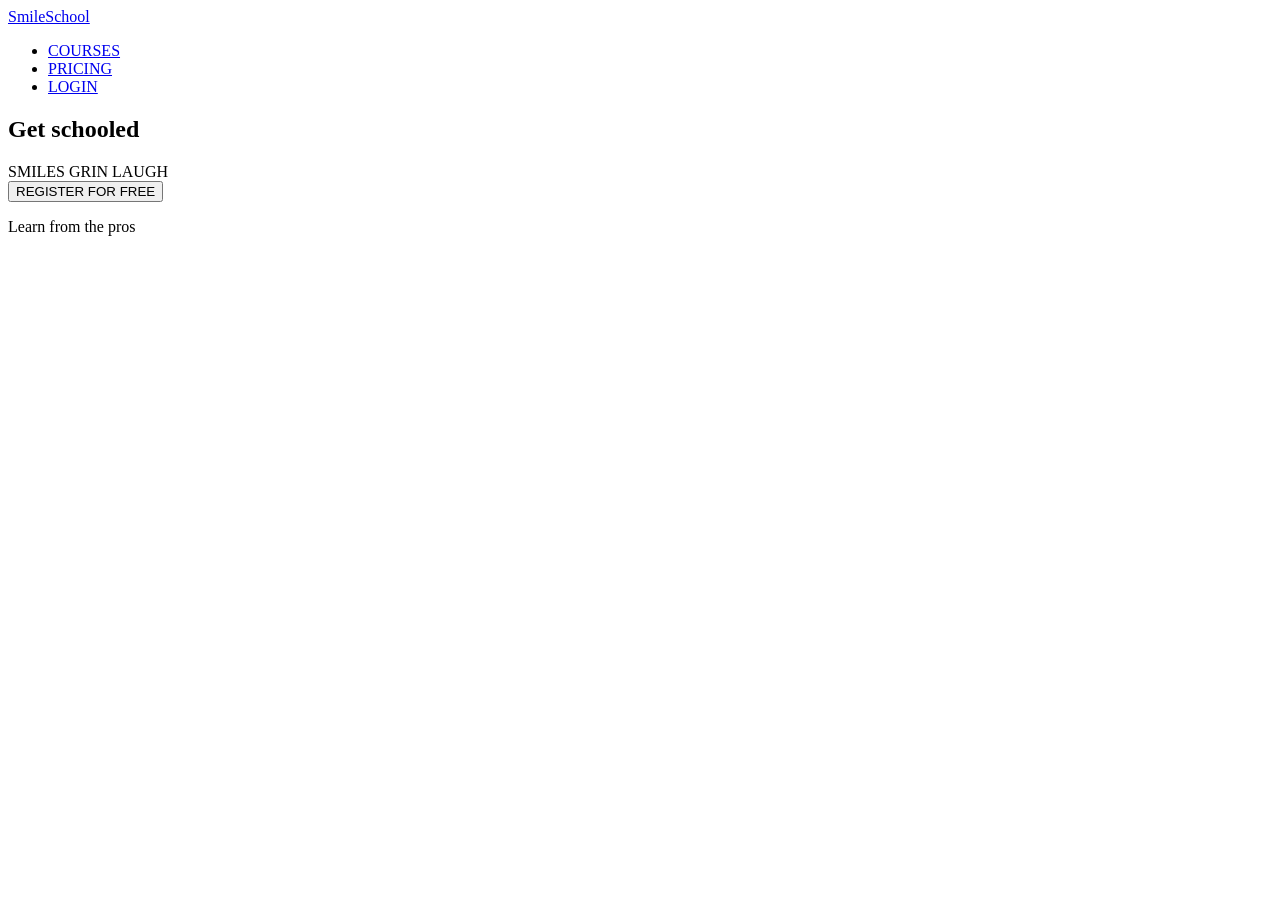
==== css_advanced/index.html @ 9cc3369c "Initial commit for SmileSchool project" ====
<!DOCTYPE html>
<html lang="en">
<head>
  <meta charset="UTF-8">
  <meta name="viewport" content="width=device-width, initial-scale=1.0">
  <title>SmileSchool - Learn to Smile</title>
  <link rel="stylesheet" href="styles/variables.css">
  <link rel="stylesheet" href="styles/style.css">
  <link href="https://fonts.googleapis.com/css2?family=Source+Sans+Pro:wght@400;600;700&display=swap" rel="stylesheet">
</head>
<body>
  <!-- Header Section -->
  <header class="header">
    <div class="container">
      <a href="#" class="logo">SmileSchool</a>
      <nav class="main-nav">
        <ul>
          <li><a href="#">COURSES</a></li>
          <li><a href="#">PRICING</a></li>
          <li><a href="#">LOGIN</a></li>
        </ul>
      </nav>
    </div>
  </header>

  <!-- Hero Section -->
  <section class="hero">
    <div class="container">
      <h1>Get schooled</h1>
      <div class="tagline">
        <span>SMILES</span>
        <span>GRIN</span>
        <span>LAUGH</span>
      </div>
      <button class="cta-button">REGISTER FOR FREE</button>
      <p class="subheading">Learn from the pros</p>
    </div>
  </section>

  <!-- Tutorials Section -->
  <section class="tutorials">
    <!-- Content will be added -->
  </section>

  <!-- Testimonials Section -->
  <section class="testimonials">
    <!-- Content will be added -->
  </section>

  <!-- Membership Section -->
  <section class="membership">
    <!-- Content will be added -->
  </section>

  <!-- FAQ Section -->
  <section class="faq">
    <!-- Content will be added -->
  </section>

  <!-- Footer -->
  <footer class="footer">
    <!-- Content will be added -->
  </footer>
</body>
</html>
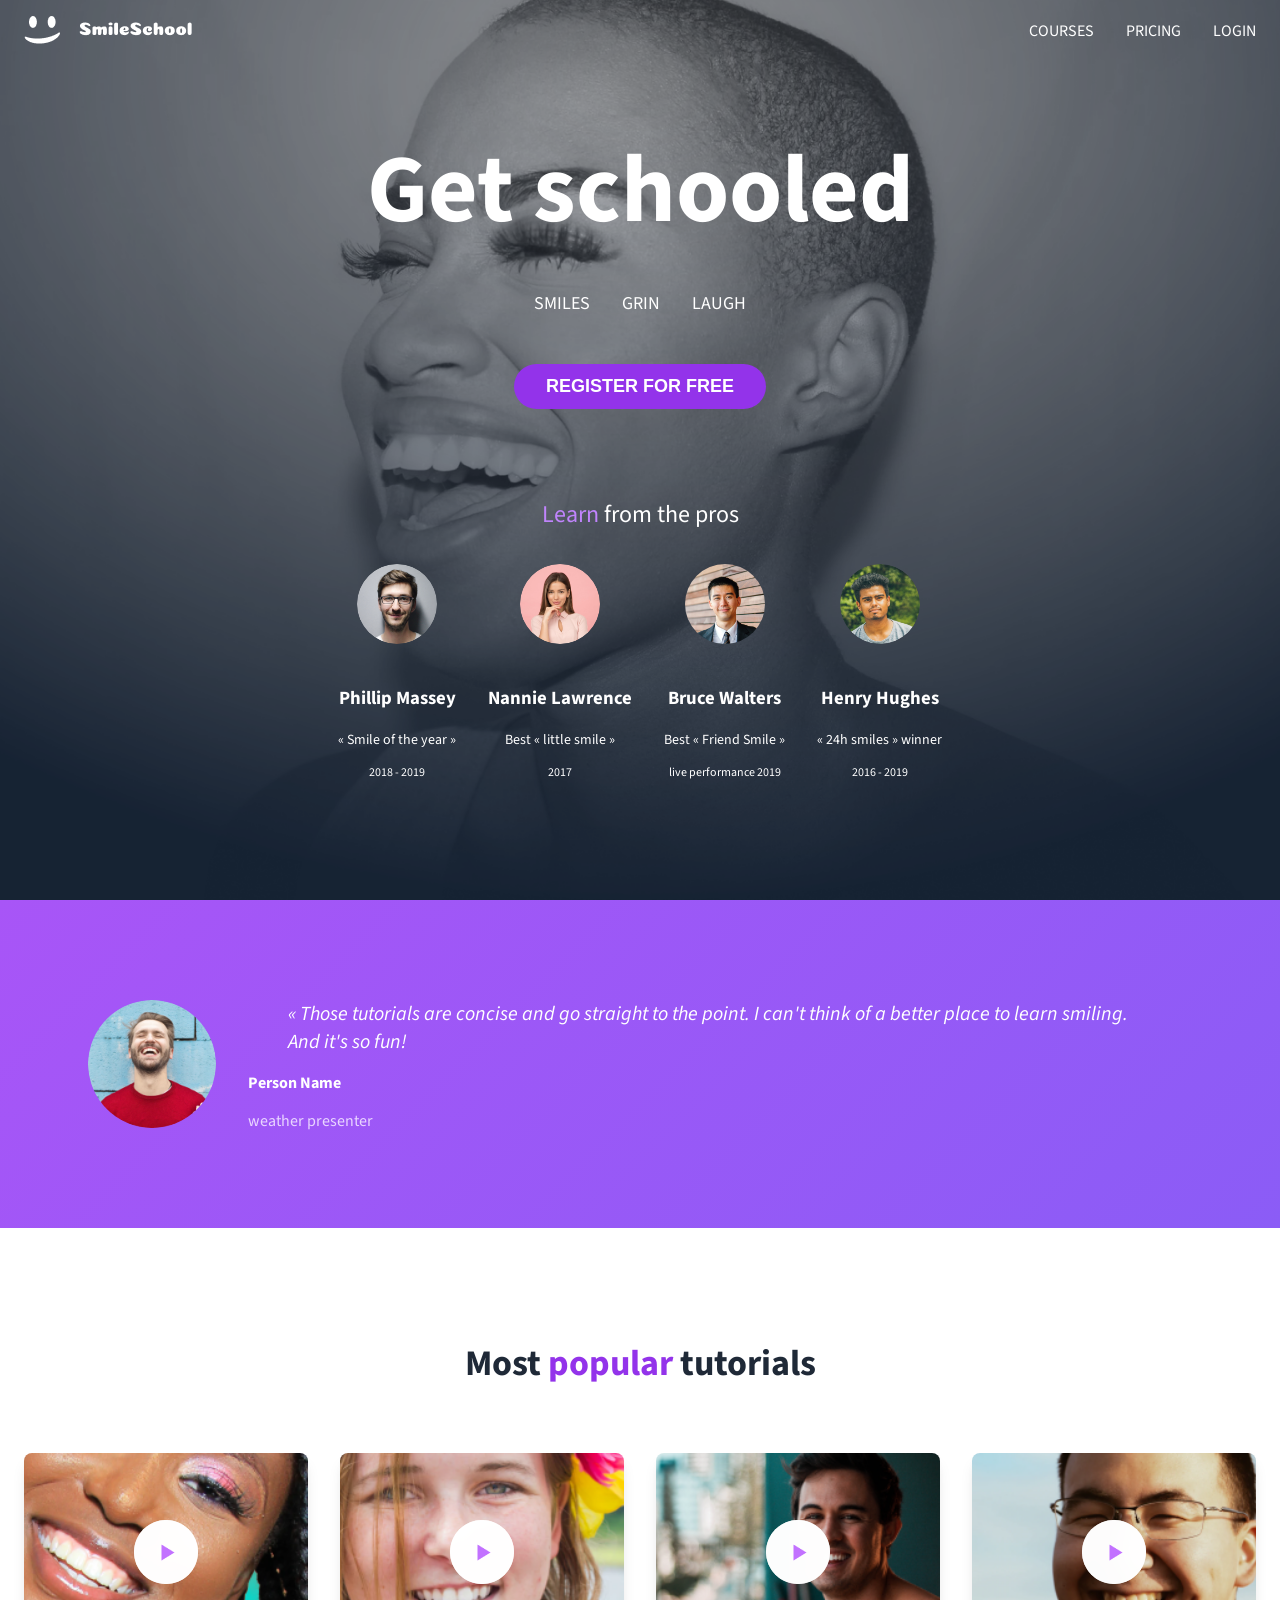
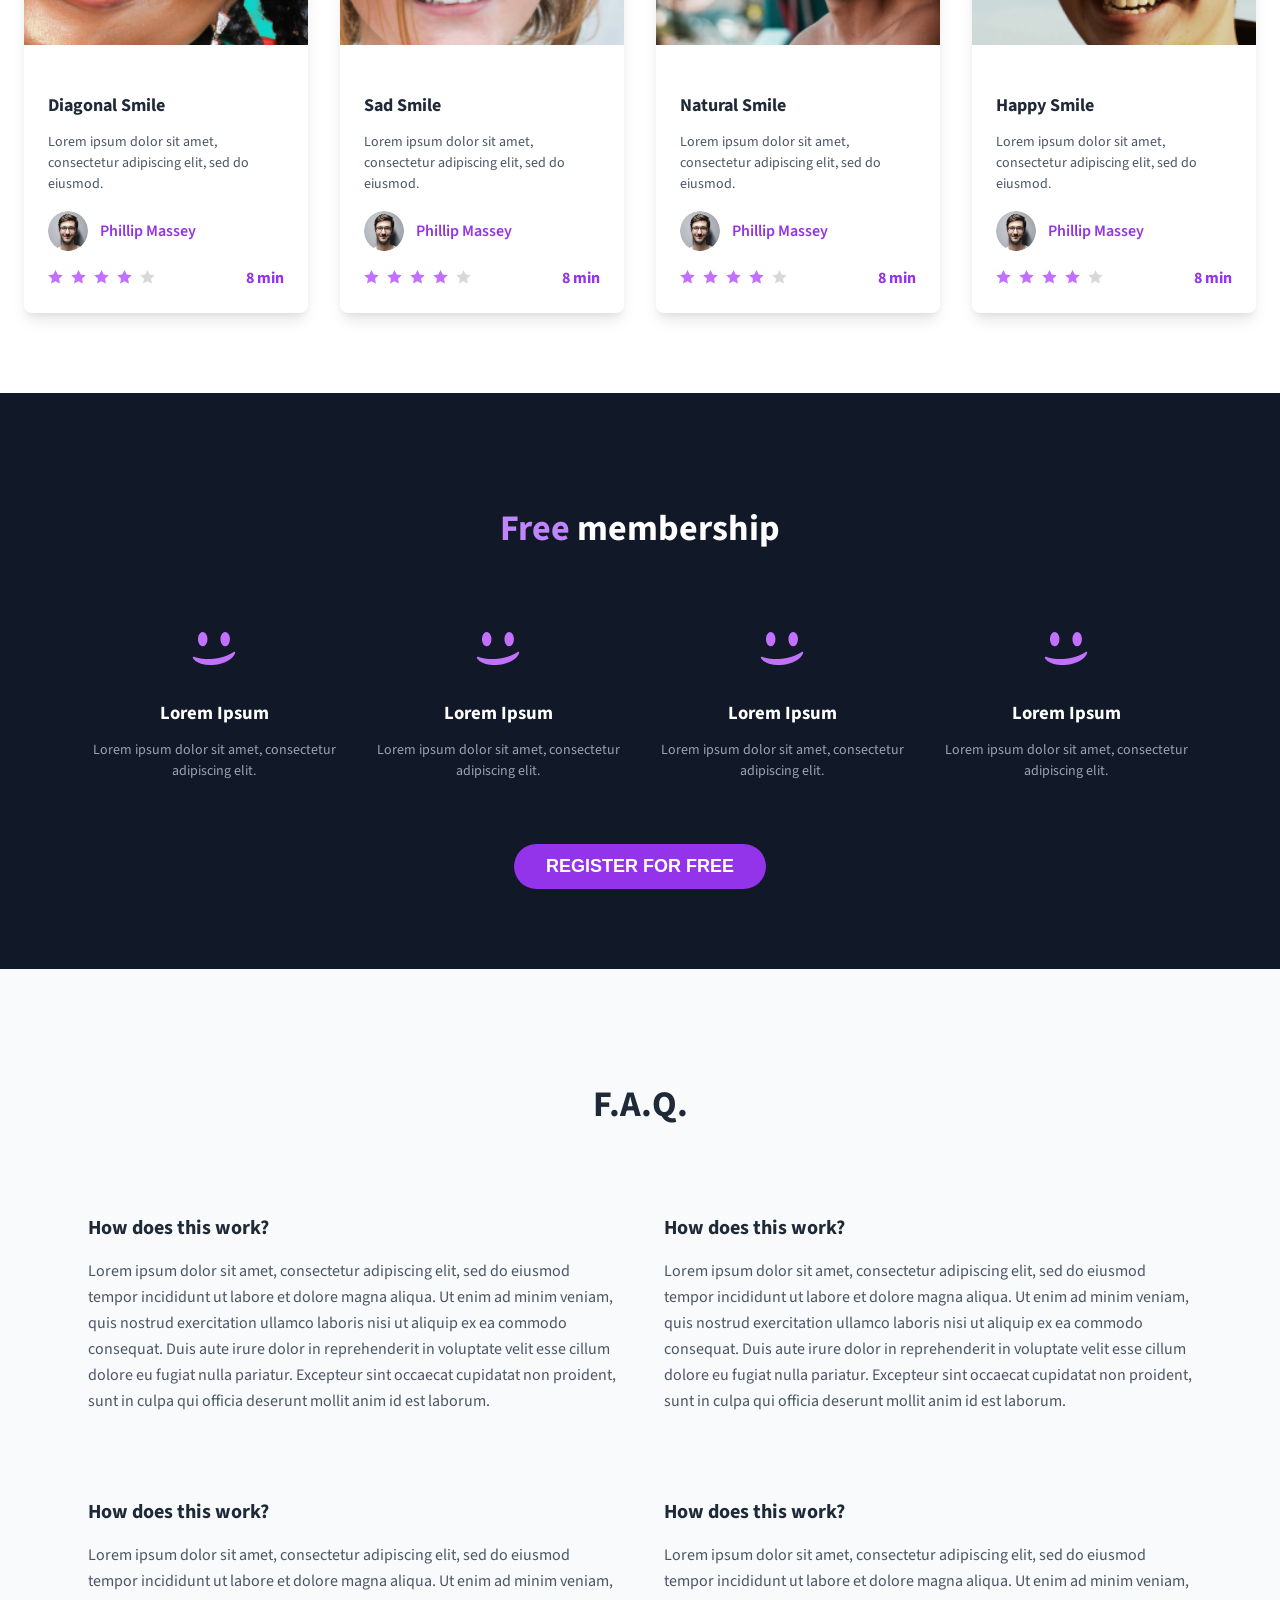
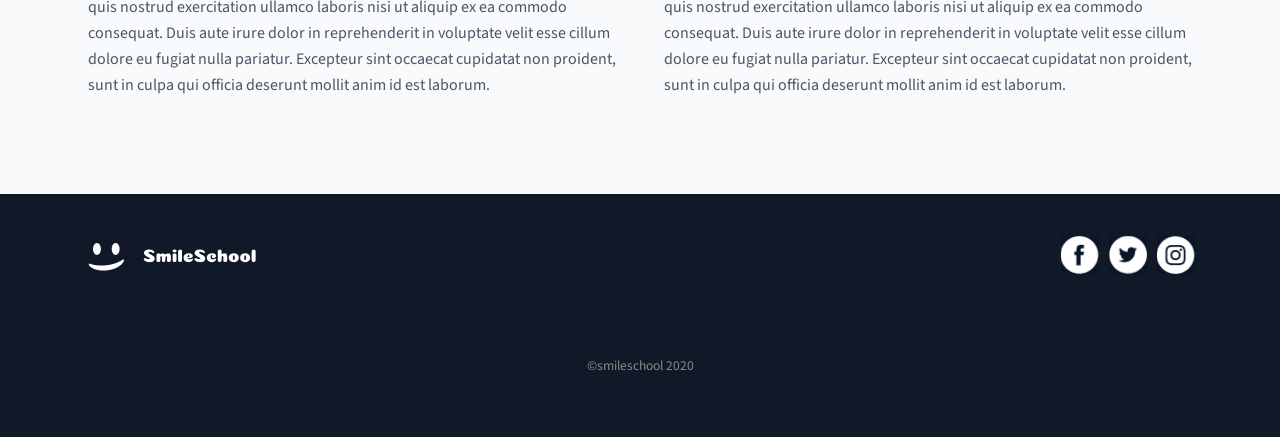
==== commit 3541df4a: "webstie part by part" ====
--- a/css_advanced/index.html
+++ b/css_advanced/index.html
@@ -1,65 +1,329 @@
-<!DOCTYPE html>
+<!doctype html>
 <html lang="en">
+
 <head>
-  <meta charset="UTF-8">
-  <meta name="viewport" content="width=device-width, initial-scale=1.0">
-  <title>SmileSchool - Learn to Smile</title>
-  <link rel="stylesheet" href="styles/variables.css">
-  <link rel="stylesheet" href="styles/style.css">
-  <link href="https://fonts.googleapis.com/css2?family=Source+Sans+Pro:wght@400;600;700&display=swap" rel="stylesheet">
+    <meta charset="UTF-8" />
+    <link rel="icon" type="image/svg+xml" href="/vite.svg" />
+    <meta name="viewport" content="width=device-width, initial-scale=1.0" />
+    <title>SmileSchool - Get Schooled</title>
+    <link rel="stylesheet" href="styles.css">
+    <link href="https://fonts.googleapis.com/css2?family=Source+Sans+Pro:wght@400;600;700&display=swap"
+        rel="stylesheet">
 </head>
+
 <body>
-  <!-- Header Section -->
-  <header class="header">
-    <div class="container">
-      <a href="#" class="logo">SmileSchool</a>
-      <nav class="main-nav">
-        <ul>
-          <li><a href="#">COURSES</a></li>
-          <li><a href="#">PRICING</a></li>
-          <li><a href="#">LOGIN</a></li>
-        </ul>
-      </nav>
+    <div id="root">
+        <header class="site-header">
+            <nav class="main-nav">
+                <div class="logo-container">
+
+                    <img src="images/logo.png" alt=""></span>
+
+
+                </div>
+                <div class="nav-links">
+                    <a href="#" class="nav-link">COURSES</a>
+                    <a href="#" class="nav-link">PRICING</a>
+                    <a href="#" class="nav-link">LOGIN</a>
+                </div>
+            </nav>
+        </header>
+
+        <main>
+            <section class="hero-section">
+                <img class="hero-background-image" alt="Smiling woman with natural hair" src="images/Object.png" />
+                <div class="hero-gradient-overlay"></div>
+
+                <div class="hero-content">
+                    <h1 class="hero-title">Get schooled</h1>
+                    <div class="hero-subtitles">
+                        <span>SMILES</span>
+                        <span>GRIN</span>
+                        <span>LAUGH</span>
+                    </div>
+                    <button class="hero-cta-button">
+                        REGISTER FOR FREE
+                    </button>
+
+                    <div class="hero-pros-section">
+                        <p class="pros-title"><span>Learn</span> from the pros</p>
+                        <div class="pros-grid">
+                            <div class="instructor-card">
+                                <img class="instructor-image" alt="Phillip Massey instructor" src="images/1.png" />
+                                <h3 class="instructor-name">Phillip Massey</h3>
+                                <p class="instructor-award">« Smile of the year »</p>
+                                <p class="instructor-year">2018 - 2019</p>
+                            </div>
+
+                            <div class="instructor-card">
+                                <img class="instructor-image" alt="Nannie Lawrence instructor" src="images/3.png" />
+                                <h3 class="instructor-name">Nannie Lawrence</h3>
+                                <p class="instructor-award">Best « little smile »</p>
+                                <p class="instructor-year">2017</p>
+                            </div>
+
+                            <div class="instructor-card">
+                                <img class="instructor-image" alt="Bruce Walters instructor" src="images/2.png" />
+                                <h3 class="instructor-name">Bruce Walters</h3>
+                                <p class="instructor-award">Best « Friend Smile »</p>
+                                <p class="instructor-year">live performance 2019</p>
+                            </div>
+
+                            <div class="instructor-card">
+                                <img class="instructor-image" alt="Henry Hughes instructor" src="images/4.png" />
+                                <h3 class="instructor-name">Henry Hughes</h3>
+                                <p class="instructor-award">« 24h smiles » winner</p>
+                                <p class="instructor-year">2016 - 2019</p>
+                            </div>
+                        </div>
+                    </div>
+                </div>
+            </section>
+
+            <section class="testimonial-section">
+                <div class="testimonial-content">
+                    <img class="testimonial-image" alt="Person giving testimonial" src="images/5.png" />
+                    <div class="testimonial-text-block">
+                        <blockquote class="testimonial-quote">
+                            « Those tutorials are concise and go straight to the point. I can't think of a better
+                            place to learn smiling. And it's so fun!
+                        </blockquote>
+                        <div>
+                            <p class="testimonial-name">Person Name</p>
+                            <p class="testimonial-title">weather presenter</p>
+                        </div>
+                    </div>
+                </div>
+            </section>
+
+            <section class="popular-tutorials-section">
+                <h2 class="section-title">
+                    Most <span class="highlight-purple">popular</span> tutorials
+                </h2>
+
+                <div class="tutorials-grid">
+                    <div class="tutorial-card">
+                        <div class="tutorial-image-container">
+                            <img class="tutorial-image" alt="Diagonal smile tutorial" src="images/9.png" />
+                            <button class="play-button">
+                                <img src="images/play.png" alt="">
+                            </button>
+                        </div>
+                        <div class="tutorial-info">
+                            <h3 class="tutorial-title">Diagonal Smile</h3>
+                            <p class="tutorial-description">Lorem ipsum dolor sit amet, consectetur adipiscing elit, sed
+                                do eiusmod.</p>
+                            <div class="tutorial-author-info">
+                                <img class="author-avatar" alt="Phillip Massey" src="images/1.png" />
+                                <span class="author-name">Phillip Massey</span>
+                            </div>
+                            <div class="tutorial-meta">
+                                <div class="star-rating">
+                                    <img src="images/rating.png" alt="star_rating">
+                                </div>
+                                <span class="tutorial-duration">8 min</span>
+                            </div>
+                        </div>
+                    </div>
+
+                    <div class="tutorial-card">
+                        <div class="tutorial-image-container">
+                            <img class="tutorial-image" alt="Sad smile tutorial" src="images/7.png" />
+                            <button class="play-button">
+                                <img src="images/play.png" alt="">
+                            </button>
+                        </div>
+                        <div class="tutorial-info">
+                            <h3 class="tutorial-title">Sad Smile</h3>
+                            <p class="tutorial-description">Lorem ipsum dolor sit amet, consectetur adipiscing elit, sed
+                                do eiusmod.</p>
+                            <div class="tutorial-author-info">
+                                <img class="author-avatar" alt="Phillip Massey" src="images/1.png" />
+                                <span class="author-name">Phillip Massey</span>
+                            </div>
+                            <div class="tutorial-meta">
+                                <div class="star-rating">
+                                    <img src="images/rating.png" alt="star_rating">
+                                </div>
+                                <span class="tutorial-duration">8 min</span>
+                            </div>
+                        </div>
+                    </div>
+
+                    <div class="tutorial-card">
+                        <div class="tutorial-image-container">
+                            <img class="tutorial-image" alt="Natural smile tutorial" src="images/8.png" />
+                            <button class="play-button">
+                                <img src="images/play.png" alt=""></button>
+                        </div>
+                        <div class="tutorial-info">
+                            <h3 class="tutorial-title">Natural Smile</h3>
+                            <p class="tutorial-description">Lorem ipsum dolor sit amet, consectetur adipiscing elit, sed
+                                do eiusmod.</p>
+                            <div class="tutorial-author-info">
+                                <img class="author-avatar" alt="Phillip Massey" src="images/1.png" />
+                                <span class="author-name">Phillip Massey</span>
+                            </div>
+                            <div class="tutorial-meta">
+                                <div class="star-rating">
+                                    <img src="images/rating.png" alt="star_rating">
+                                </div>
+                                <span class="tutorial-duration">8 min</span>
+                            </div>
+                        </div>
+                    </div>
+
+                    <div class="tutorial-card">
+                        <div class="tutorial-image-container">
+                            <img class="tutorial-image" alt="Happy smile tutorial" src="images/6.png" />
+                            <button class="play-button">
+                                <img src="images/play.png" alt=""> </button>
+                        </div>
+                        <div class="tutorial-info">
+                            <h3 class="tutorial-title">Happy Smile</h3>
+                            <p class="tutorial-description">Lorem ipsum dolor sit amet, consectetur adipiscing elit, sed
+                                do eiusmod.</p>
+                            <div class="tutorial-author-info">
+                                <img class="author-avatar" alt="Phillip Massey" src="images/1.png" />
+                                <span class="author-name">Phillip Massey</span>
+                            </div>
+                            <div class="tutorial-meta">
+                                <div class="star-rating">
+                                    <img src="images/rating.png" alt="star_rating">
+                                </div>
+                                <span class="tutorial-duration">8 min</span>
+                            </div>
+                        </div>
+                    </div>
+                </div>
+            </section>
+
+            <section class="free-membership-section">
+                <div class="membership-content">
+                    <h2 class="section-title"><span class="highlight-purple-dark">Free</span> membership</h2>
+
+                    <div class="features-grid">
+                        <div class="feature-item">
+                            <div class="feature-icon-wrapper">
+                                <img src="images/smile.png" alt="smile icon">
+                            </div>
+                            <h3 class="feature-title">Lorem Ipsum</h3>
+                            <p class="feature-description">Lorem ipsum dolor sit amet, consectetur adipiscing elit.</p>
+                        </div>
+
+                        <div class="feature-item">
+                            <div class="feature-icon-wrapper">
+                                <img src="images/smile.png" alt="smile icon">
+                            </div>
+                            <h3 class="feature-title">Lorem Ipsum</h3>
+                            <p class="feature-description">Lorem ipsum dolor sit amet, consectetur adipiscing elit.</p>
+                        </div>
+
+                        <div class="feature-item">
+                            <div class="feature-icon-wrapper">
+                                <img src="images/smile.png" alt="smile icon">
+                            </div>
+                            <h3 class="feature-title">Lorem Ipsum</h3>
+                            <p class="feature-description">Lorem ipsum dolor sit amet, consectetur adipiscing elit.</p>
+                        </div>
+
+                        <div class="feature-item">
+                            <div class="feature-icon-wrapper">
+                                <img src="images/smile.png" alt="smile icon">
+                            </div>
+                            <h3 class="feature-title">Lorem Ipsum</h3>
+                            <p class="feature-description">Lorem ipsum dolor sit amet, consectetur adipiscing elit.</p>
+                        </div>
+                    </div>
+
+                    <button class="membership-cta-button">
+                        REGISTER FOR FREE
+                    </button>
+                </div>
+            </section>
+
+            <section class="faq-section">
+                <div class="faq-content">
+                    <h2 class="section-title dark-text">F.A.Q.</h2>
+
+                    <div class="faq-grid">
+                        <div class="faq-item">
+                            <h3 class="faq-question">How does this work?</h3>
+                            <p class="faq-answer">
+                                Lorem ipsum dolor sit amet, consectetur adipiscing elit, sed do eiusmod tempor
+                                incididunt ut labore et dolore magna aliqua. Ut enim ad minim veniam, quis nostrud
+                                exercitation ullamco laboris nisi ut aliquip ex ea commodo consequat. Duis aute irure
+                                dolor in reprehenderit in voluptate velit esse cillum dolore eu fugiat nulla pariatur.
+                                Excepteur sint occaecat cupidatat non proident, sunt in culpa qui officia deserunt
+                                mollit anim id est laborum.
+                            </p>
+                        </div>
+
+                        <div class="faq-item">
+                            <h3 class="faq-question">How does this work?</h3>
+                            <p class="faq-answer">
+                                Lorem ipsum dolor sit amet, consectetur adipiscing elit, sed do eiusmod tempor
+                                incididunt ut labore et dolore magna aliqua. Ut enim ad minim veniam, quis nostrud
+                                exercitation ullamco laboris nisi ut aliquip ex ea commodo consequat. Duis aute irure
+                                dolor in reprehenderit in voluptate velit esse cillum dolore eu fugiat nulla pariatur.
+                                Excepteur sint occaecat cupidatat non proident, sunt in culpa qui officia deserunt
+                                mollit anim id est laborum.
+                            </p>
+                        </div>
+
+                        <div class="faq-item">
+                            <h3 class="faq-question">How does this work?</h3>
+                            <p class="faq-answer">
+                                Lorem ipsum dolor sit amet, consectetur adipiscing elit, sed do eiusmod tempor
+                                incididunt ut labore et dolore magna aliqua. Ut enim ad minim veniam, quis nostrud
+                                exercitation ullamco laboris nisi ut aliquip ex ea commodo consequat. Duis aute irure
+                                dolor in reprehenderit in voluptate velit esse cillum dolore eu fugiat nulla pariatur.
+                                Excepteur sint occaecat cupidatat non proident, sunt in culpa qui officia deserunt
+                                mollit anim id est laborum.
+                            </p>
+                        </div>
+
+                        <div class="faq-item">
+                            <h3 class="faq-question">How does this work?</h3>
+                            <p class="faq-answer">
+                                Lorem ipsum dolor sit amet, consectetur adipiscing elit, sed do eiusmod tempor
+                                incididunt ut labore et dolore magna aliqua. Ut enim ad minim veniam, quis nostrud
+                                exercitation ullamco laboris nisi ut aliquip ex ea commodo consequat. Duis aute irure
+                                dolor in reprehenderit in voluptate velit esse cillum dolore eu fugiat nulla pariatur.
+                                Excepteur sint occaecat cupidatat non proident, sunt in culpa qui officia deserunt
+                                mollit anim id est laborum.
+                            </p>
+                        </div>
+                    </div>
+                </div>
+            </section>
+        </main>
+
+        <footer class="site-footer-bottom">
+            <div class="footer-content">
+                <img src="images/logo.png" alt="">
+
+                <div class="social-icons">
+                    <div class="social-icon-wrapper">
+                        <span class="social-icon-char"><img src="images/face.png" alt=""></span>
+                    </div>
+                    <div class="social-icon-wrapper">
+                        <span class="social-icon-char"><img src="images/twiter.png" alt=""></span>
+                    </div>
+                    <div class="social-icon-wrapper">
+                        <span class="social-icon-char"><img src="images/insta.png" alt=""></span>
+                    </div>
+                </div>
+
+
+            </div>
+            <br>
+            <br>
+            <br>
+
+            <p class="footer-copy">©smileschool 2020</p>
+        </footer>
     </div>
-  </header>
-
-  <!-- Hero Section -->
-  <section class="hero">
-    <div class="container">
-      <h1>Get schooled</h1>
-      <div class="tagline">
-        <span>SMILES</span>
-        <span>GRIN</span>
-        <span>LAUGH</span>
-      </div>
-      <button class="cta-button">REGISTER FOR FREE</button>
-      <p class="subheading">Learn from the pros</p>
-    </div>
-  </section>
-
-  <!-- Tutorials Section -->
-  <section class="tutorials">
-    <!-- Content will be added -->
-  </section>
-
-  <!-- Testimonials Section -->
-  <section class="testimonials">
-    <!-- Content will be added -->
-  </section>
-
-  <!-- Membership Section -->
-  <section class="membership">
-    <!-- Content will be added -->
-  </section>
-
-  <!-- FAQ Section -->
-  <section class="faq">
-    <!-- Content will be added -->
-  </section>
-
-  <!-- Footer -->
-  <footer class="footer">
-    <!-- Content will be added -->
-  </footer>
 </body>
+
 </html>
--- a/css_advanced/styles.css
+++ b/css_advanced/styles.css
@@ -0,0 +1,643 @@
+/* Global Resets and Base Styles */
+body,
+html {
+  margin: 0;
+  padding: 0;
+  box-sizing: border-box;
+  font-family: "Source Sans Pro", -apple-system, BlinkMacSystemFont, "Segoe UI",
+    Roboto, "Helvetica Neue", Arial, sans-serif;
+  background-color: #ffffff;
+  color: #1f2937; /* Equivalent to text-gray-800 */
+  min-height: 100vh;
+}
+
+*,
+*:before,
+*:after {
+  box-sizing: inherit;
+}
+
+/* Header Styles */
+.site-header {
+  position: absolute;
+  top: 0;
+  left: 0;
+  right: 0;
+  z-index: 50;
+  padding: 1rem 1.5rem; /* Equivalent to px-6 py-4 */
+}
+
+.main-nav {
+  display: flex;
+  align-items: center;
+  justify-content: space-between;
+  max-width: 80rem; /* Equivalent to max-w-7xl */
+  margin-left: auto;
+  margin-right: auto;
+}
+
+.logo-container {
+  display: flex;
+  align-items: center;
+  gap: 0.5rem; /* Equivalent to space-x-2 */
+}
+
+.logo-icon-wrapper {
+  width: 2rem; /* Equivalent to w-8 */
+  height: 2rem; /* Equivalent to h-8 */
+  background-color: #ffffff;
+  border-radius: 9999px; /* Equivalent to rounded-full */
+  display: flex;
+  align-items: center;
+  justify-content: center;
+}
+
+.logo-emoji {
+  color: #9333ea; /* Equivalent to text-purple-600 */
+  font-weight: bold;
+  font-size: 0.875rem; /* Equivalent to text-sm */
+}
+
+.logo-text {
+  color: #ffffff;
+  font-weight: bold;
+  font-size: 1.25rem; /* Equivalent to text-xl */
+}
+
+.nav-links {
+  display: none; /* Hidden on small screens, equivalent to hidden md:flex */
+}
+
+@media (min-width: 768px) {
+  /* md breakpoint */
+  .nav-links {
+    display: flex;
+    align-items: center;
+    gap: 2rem; /* Equivalent to space-x-8 */
+  }
+}
+
+.nav-link {
+  color: #ffffff;
+  text-decoration: none;
+  transition: color 0.3s ease;
+}
+
+.nav-link:hover {
+  color: #e9d5ff; /* Equivalent to hover:text-purple-200 */
+}
+
+/* Hero Section Styles */
+.hero-section {
+  position: relative;
+  min-height: 100vh;
+  display: flex;
+  align-items: center;
+  justify-content: center;
+  overflow: hidden;
+}
+
+.hero-background-image {
+  position: absolute;
+  inset: 0;
+  width: 100%;
+  height: 100%;
+  object-fit: cover;
+}
+
+.hero-gradient-overlay {
+  position: absolute;
+  inset: 0;
+  background-color: #3d444e;
+  opacity: 0.3; /* Equivalent to bg-gray-600/50 */
+}
+
+.hero-content {
+  position: relative;
+  z-index: 10;
+  text-align: center;
+  color: #ffffff;
+  padding: 0 1.5rem; /* Equivalent to px-6 */
+  max-width: 56rem; /* Equivalent to max-w-4xl */
+  margin-left: auto;
+  margin-right: auto;
+}
+
+.hero-title {
+  font-size: 3.75rem; /* Equivalent to text-6xl */
+  font-weight: bold;
+  margin-bottom: 2rem; /* Equivalent to mb-8 */
+}
+
+@media (min-width: 768px) {
+  /* md breakpoint */
+  .hero-title {
+    font-size: 6rem; /* Equivalent to md:text-8xl */
+  }
+}
+
+.hero-subtitles {
+  display: flex;
+  align-items: center;
+  justify-content: center;
+  gap: 2rem; /* Equivalent to space-x-8 */
+  margin-bottom: 3rem; /* Equivalent to mb-12 */
+  font-size: 1.125rem; /* Equivalent to text-lg */
+}
+
+.hero-cta-button {
+  background-color: #9333ea; /* Equivalent to bg-purple-600 */
+  color: #ffffff;
+  padding: 0.75rem 2rem; /* Equivalent to px-8 py-3 */
+  border-radius: 9999px; /* Equivalent to rounded-full */
+  font-size: 1.125rem; /* Equivalent to text-lg */
+  font-weight: 600; /* Equivalent to font-semibold */
+  margin-bottom: 4rem; /* Equivalent to mb-16 */
+  border: none;
+  cursor: pointer;
+  transition: background-color 0.3s ease;
+}
+
+.hero-cta-button:hover {
+  background-color: #7e22ce; /* Equivalent to hover:bg-purple-700 */
+}
+
+.hero-pros-section {
+  margin-bottom: 4rem; /* Equivalent to mb-16 */
+}
+
+.pros-title {
+  font-size: 1.5rem; /* Equivalent to text-2xl */
+  margin-bottom: 2rem; /* Equivalent to mb-8 */
+}
+
+.pros-title span {
+  color: #c084fc; /* Equivalent to text-purple-300 */
+}
+
+.pros-grid {
+  display: flex; /* Simplified to flex for this context, could be grid */
+  align-items: flex-start; /* Align items at the start for varied text length */
+  justify-content: center;
+  gap: 2rem; /* Equivalent to space-x-8 */
+  flex-wrap: wrap; /* Allow wrapping on smaller screens */
+}
+
+.instructor-card {
+  text-align: center;
+  transition: transform 0.3s ease, box-shadow 0.3s ease;
+  max-width: 10rem; /* Approximate width based on image */
+}
+
+.instructor-card:hover {
+  transform: translateY(-5px);
+  box-shadow: 0 20px 40px rgba(0, 0, 0, 0.1);
+}
+
+.instructor-image {
+  width: 5rem; /* Equivalent to w-20 */
+  height: 5rem; /* Equivalent to h-20 */
+  border-radius: 9999px; /* Equivalent to rounded-full */
+  margin-left: auto;
+  margin-right: auto;
+  margin-bottom: 1rem; /* Equivalent to mb-4 */
+  object-fit: cover;
+}
+
+.instructor-name {
+  font-weight: bold;
+  color: #ffffff;
+}
+
+.instructor-award {
+  font-size: 0.875rem; /* Equivalent to text-sm */
+  color: #ffffff; /* Equivalent to text-purple-200 */
+}
+
+.instructor-year {
+  font-size: 0.75rem; /* Equivalent to text-xs */
+  color: #ffffff; /* Equivalent to text-purple-200 */
+}
+
+/* Testimonial Section Styles */
+.testimonial-section {
+  background: linear-gradient(135deg, #a855f7 0%, #8b5cf6 100%);
+  padding-top: 5rem; /* Equivalent to py-20 */
+  padding-bottom: 5rem;
+}
+
+.testimonial-content {
+  max-width: 72rem; /* Equivalent to max-w-6xl */
+  margin-left: auto;
+  margin-right: auto;
+  padding: 0 1.5rem; /* Equivalent to px-6 */
+  display: flex;
+  align-items: center;
+  gap: 2rem; /* Equivalent to space-x-8 */
+}
+
+.testimonial-image {
+  width: 8rem; /* Equivalent to w-32 */
+  height: 8rem; /* Equivalent to h-32 */
+  border-radius: 9999px; /* Equivalent to rounded-full */
+  object-fit: cover;
+  flex-shrink: 0;
+}
+
+.testimonial-text-block {
+  color: #ffffff;
+}
+
+.testimonial-quote {
+  font-size: 1.25rem; /* Equivalent to text-xl */
+  margin-bottom: 1rem; /* Equivalent to mb-4 */
+  font-style: italic;
+}
+
+.testimonial-name {
+  font-weight: bold;
+}
+
+.testimonial-title {
+  color: #e9d5ff; /* Equivalent to text-purple-200 */
+}
+
+/* Popular Tutorials Section Styles */
+.popular-tutorials-section {
+  padding-top: 5rem; /* Equivalent to py-20 */
+  padding-bottom: 5rem;
+  background-color: #ffffff;
+}
+
+.section-title {
+  font-size: 2.25rem; /* Equivalent to text-4xl */
+  font-weight: bold;
+  text-align: center;
+  margin-bottom: 4rem; /* Equivalent to mb-16 */
+  color: #1f2937; /* Equivalent to text-gray-800 */
+}
+
+.section-title.dark-text {
+  color: #1f2937;
+}
+
+.section-title .highlight-purple {
+  color: #9333ea; /* Equivalent to text-purple-600 */
+}
+
+.tutorials-grid {
+  max-width: 80rem; /* Equivalent to max-w-7xl */
+  margin-left: auto;
+  margin-right: auto;
+  padding: 0 1.5rem; /* Equivalent to px-6 */
+  display: grid;
+  grid-template-columns: repeat(
+    1,
+    minmax(0, 1fr)
+  ); /* Equivalent to grid-cols-1 */
+  gap: 2rem; /* Equivalent to gap-8 */
+}
+
+@media (min-width: 768px) {
+  /* md breakpoint */
+  .tutorials-grid {
+    grid-template-columns: repeat(
+      2,
+      minmax(0, 1fr)
+    ); /* Equivalent to md:grid-cols-2 */
+  }
+}
+
+@media (min-width: 1024px) {
+  /* lg breakpoint */
+  .tutorials-grid {
+    grid-template-columns: repeat(
+      4,
+      minmax(0, 1fr)
+    ); /* Equivalent to lg:grid-cols-4 */
+  }
+}
+
+.tutorial-card {
+  background-color: #ffffff;
+  border-radius: 0.5rem; /* Equivalent to rounded-lg */
+  box-shadow: 0 10px 15px -3px rgba(0, 0, 0, 0.1),
+    0 4px 6px -2px rgba(0, 0, 0, 0.05); /* Equivalent to shadow-lg */
+  overflow: hidden;
+  transition: transform 0.3s ease, box-shadow 0.3s ease;
+}
+
+.tutorial-card:hover {
+  transform: translateY(-3px);
+  box-shadow: 0 15px 30px rgba(0, 0, 0, 0.1);
+}
+
+.tutorial-image-container {
+  position: relative;
+}
+
+.tutorial-image {
+  width: 100%;
+  height: 12rem; /* Equivalent to h-48 */
+  object-fit: cover;
+}
+
+.play-button {
+  position: absolute;
+  inset: 0;
+  margin: auto;
+  width: 4rem; /* Equivalent to w-16 */
+  height: 4rem; /* Equivalent to h-16 */
+  border-radius: 9999px; /* Equivalent to rounded-full */
+  display: flex;
+  align-items: center;
+  justify-content: center;
+  background: rgba(255, 255, 255, 0.9);
+  backdrop-filter: blur(10px);
+  border: none;
+  cursor: pointer;
+  transition: all 0.3s ease;
+}
+.play-button svg {
+  width: 1.5rem; /* Equivalent to w-6 h-6 */
+  height: 1.5rem;
+  color: #9333ea; /* Equivalent to text-purple-600 */
+  margin-left: 0.125rem; /* Fix alignment */
+}
+
+.play-button:hover {
+  background: rgba(255, 255, 255, 1);
+  transform: scale(1.1);
+}
+
+.tutorial-info {
+  padding: 1.5rem; /* Equivalent to p-6 */
+}
+
+.tutorial-title {
+  font-weight: bold;
+  font-size: 1.125rem; /* Equivalent to text-lg */
+  margin-bottom: 0.5rem; /* Equivalent to mb-2 */
+  color: #1f2937;
+}
+
+.tutorial-description {
+  color: #4b5563; /* Equivalent to text-gray-600 */
+  font-size: 0.875rem; /* Equivalent to text-sm */
+  margin-bottom: 1rem; /* Equivalent to mb-4 */
+  line-height: 1.5;
+}
+
+.tutorial-author-info {
+  display: flex;
+  align-items: center;
+  gap: 0.75rem; /* Equivalent to space-x-3 */
+  margin-bottom: 1rem; /* Equivalent to mb-4 */
+}
+
+.author-avatar {
+  width: 2.5rem; /* Equivalent to w-10 */
+  height: 2.5rem; /* Equivalent to h-10 */
+  border-radius: 9999px; /* Equivalent to rounded-full */
+  object-fit: cover;
+}
+
+.author-name {
+  color: #9333ea; /* Equivalent to text-purple-600 */
+  font-weight: 600; /* Equivalent to font-semibold */
+}
+
+.tutorial-meta {
+  display: flex;
+  align-items: center;
+  justify-content: space-between;
+  color: #9333ea;
+}
+
+.star-rating {
+  display: flex;
+  align-items: center;
+  color: #9333ea; /* Gold color for stars */
+}
+.star-rating span {
+  font-size: 0.8rem; /* w-4 h-4 */
+}
+
+.tutorial-duration {
+  color: #9333ea; /* Equivalent to text-purple-600 */
+  font-weight: bold;
+}
+
+/* Free Membership Section Styles */
+.free-membership-section {
+  background-color: #111827; /* Equivalent to bg-gray-900 */
+  padding-top: 5rem; /* Equivalent to py-20 */
+  padding-bottom: 5rem;
+}
+
+.membership-content {
+  max-width: 72rem; /* Equivalent to max-w-6xl */
+  margin-left: auto;
+  margin-right: auto;
+  padding: 0 1.5rem; /* Equivalent to px-6 */
+  text-align: center;
+}
+
+.free-membership-section .section-title {
+  color: #ffffff;
+  margin-bottom: 4rem; /* Equivalent to mb-16 */
+}
+
+.section-title .highlight-purple-dark {
+  color: #c084fc; /* Equivalent to text-purple-400 */
+}
+
+.features-grid {
+  display: grid;
+  grid-template-columns: repeat(
+    1,
+    minmax(0, 1fr)
+  ); /* Equivalent to grid-cols-1 */
+  gap: 2rem; /* Equivalent to gap-8 */
+  margin-bottom: 3rem; /* Equivalent to mb-12 */
+}
+
+@media (min-width: 768px) {
+  /* md breakpoint */
+  .features-grid {
+    grid-template-columns: repeat(
+      2,
+      minmax(0, 1fr)
+    ); /* Equivalent to md:grid-cols-2 */
+  }
+}
+
+@media (min-width: 1024px) {
+  /* lg breakpoint */
+  .features-grid {
+    grid-template-columns: repeat(
+      4,
+      minmax(0, 1fr)
+    ); /* Equivalent to lg:grid-cols-4 */
+  }
+}
+
+.feature-item {
+  text-align: center;
+}
+
+.feature-icon-wrapper {
+  width: 4rem; /* Equivalent to w-16 */
+  height: 4rem; /* Equivalent to h-16 */
+  border-radius: 9999px; /* Equivalent to rounded-full */
+  margin-left: auto;
+  margin-right: auto;
+  margin-bottom: 1rem; /* Equivalent to mb-4 */
+  display: flex;
+  align-items: center;
+  justify-content: center;
+}
+
+.feature-icon-emoji {
+  color: #ffffff;
+  font-size: 1.5rem; /* Equivalent to text-2xl */
+}
+
+.feature-title {
+  color: #ffffff;
+  font-weight: bold;
+  margin-bottom: 0.5rem; /* Equivalent to mb-2 */
+}
+
+.feature-description {
+  color: #9ca3af; /* Equivalent to text-gray-400 */
+  font-size: 0.875rem; /* Equivalent to text-sm */
+  line-height: 1.5;
+}
+
+.membership-cta-button {
+  background-color: #9333ea; /* Equivalent to bg-purple-600 */
+  color: #ffffff;
+  padding: 0.75rem 2rem; /* Equivalent to px-8 py-3 */
+  border-radius: 9999px; /* Equivalent to rounded-full */
+  font-size: 1.125rem; /* Equivalent to text-lg */
+  font-weight: 600; /* Equivalent to font-semibold */
+  border: none;
+  cursor: pointer;
+  transition: background-color 0.3s ease;
+}
+
+.membership-cta-button:hover {
+  background-color: #7e22ce; /* Equivalent to hover:bg-purple-700 */
+}
+
+/* FAQ Section Styles */
+.faq-section {
+  background-color: #f8fafc; /* Custom class color */
+  padding-top: 5rem; /* Equivalent to py-20 */
+  padding-bottom: 5rem;
+}
+
+.faq-content {
+  max-width: 72rem; /* Equivalent to max-w-6xl */
+  margin-left: auto;
+  margin-right: auto;
+  padding: 0 1.5rem; /* Equivalent to px-6 */
+}
+
+.faq-section .section-title {
+  margin-bottom: 4rem; /* Equivalent to mb-16 */
+  color: #1f2937; /* Equivalent to text-gray-800 */
+}
+
+.faq-grid {
+  display: grid;
+  grid-template-columns: repeat(
+    1,
+    minmax(0, 1fr)
+  ); /* Equivalent to grid-cols-1 */
+  gap: 3rem; /* Equivalent to gap-12 */
+}
+
+@media (min-width: 768px) {
+  /* md breakpoint */
+  .faq-grid {
+    grid-template-columns: repeat(
+      2,
+      minmax(0, 1fr)
+    ); /* Equivalent to md:grid-cols-2 */
+  }
+}
+
+.faq-item {
+  /* No specific styles needed for the item itself beyond grid gap */
+}
+
+.faq-question {
+  font-size: 1.25rem; /* Equivalent to text-xl */
+  font-weight: bold;
+  margin-bottom: 1rem; /* Equivalent to mb-4 */
+  color: #1f2937; /* Equivalent to text-gray-800 */
+}
+
+.faq-answer {
+  color: #4b5563; /* Equivalent to text-gray-600 */
+  line-height: 1.625; /* Equivalent to leading-relaxed */
+}
+
+/* Footer Styles */
+.site-footer-bottom {
+  background-color: #111827; /* Equivalent to bg-gray-900 */
+  padding-top: 3rem; /* Equivalent to py-12 */
+  padding-bottom: 3rem;
+}
+
+.footer-content {
+  max-width: 72rem; /* Equivalent to max-w-6xl */
+  margin-left: auto;
+  margin-right: auto;
+  padding: 0 1.5rem; /* Equivalent to px-6 */
+  display: flex;
+  align-items: center;
+  justify-content: space-between;
+}
+
+/* Re-use logo styles from header, but adjust color for footer if needed */
+.site-footer-bottom .logo-icon-wrapper {
+  background-color: #ffffff;
+}
+.site-footer-bottom .logo-emoji {
+  color: #9333ea;
+}
+.site-footer-bottom .logo-text {
+  color: #ffffff;
+}
+
+.social-icons {
+  display: flex;
+  align-items: center;
+  gap: 1rem; /* Equivalent to space-x-4 */
+}
+
+.social-icon-wrapper {
+  width: 2rem; /* Equivalent to w-8 */
+  height: 2rem; /* Equivalent to h-8 */
+  background-color: #ffffff;
+  border-radius: 9999px; /* Equivalent to rounded-full */
+  display: flex;
+  align-items: center;
+  justify-content: center;
+}
+
+.social-icon-char {
+  color: #111827; /* Equivalent to text-gray-900 */
+  font-size: 0.875rem; /* Equivalent to text-sm */
+  font-weight: bold;
+}
+
+.footer-copy {
+  text-align: center;
+  margin-top: 1rem;
+  font-size: 0.85rem;
+  color: #888;
+}
